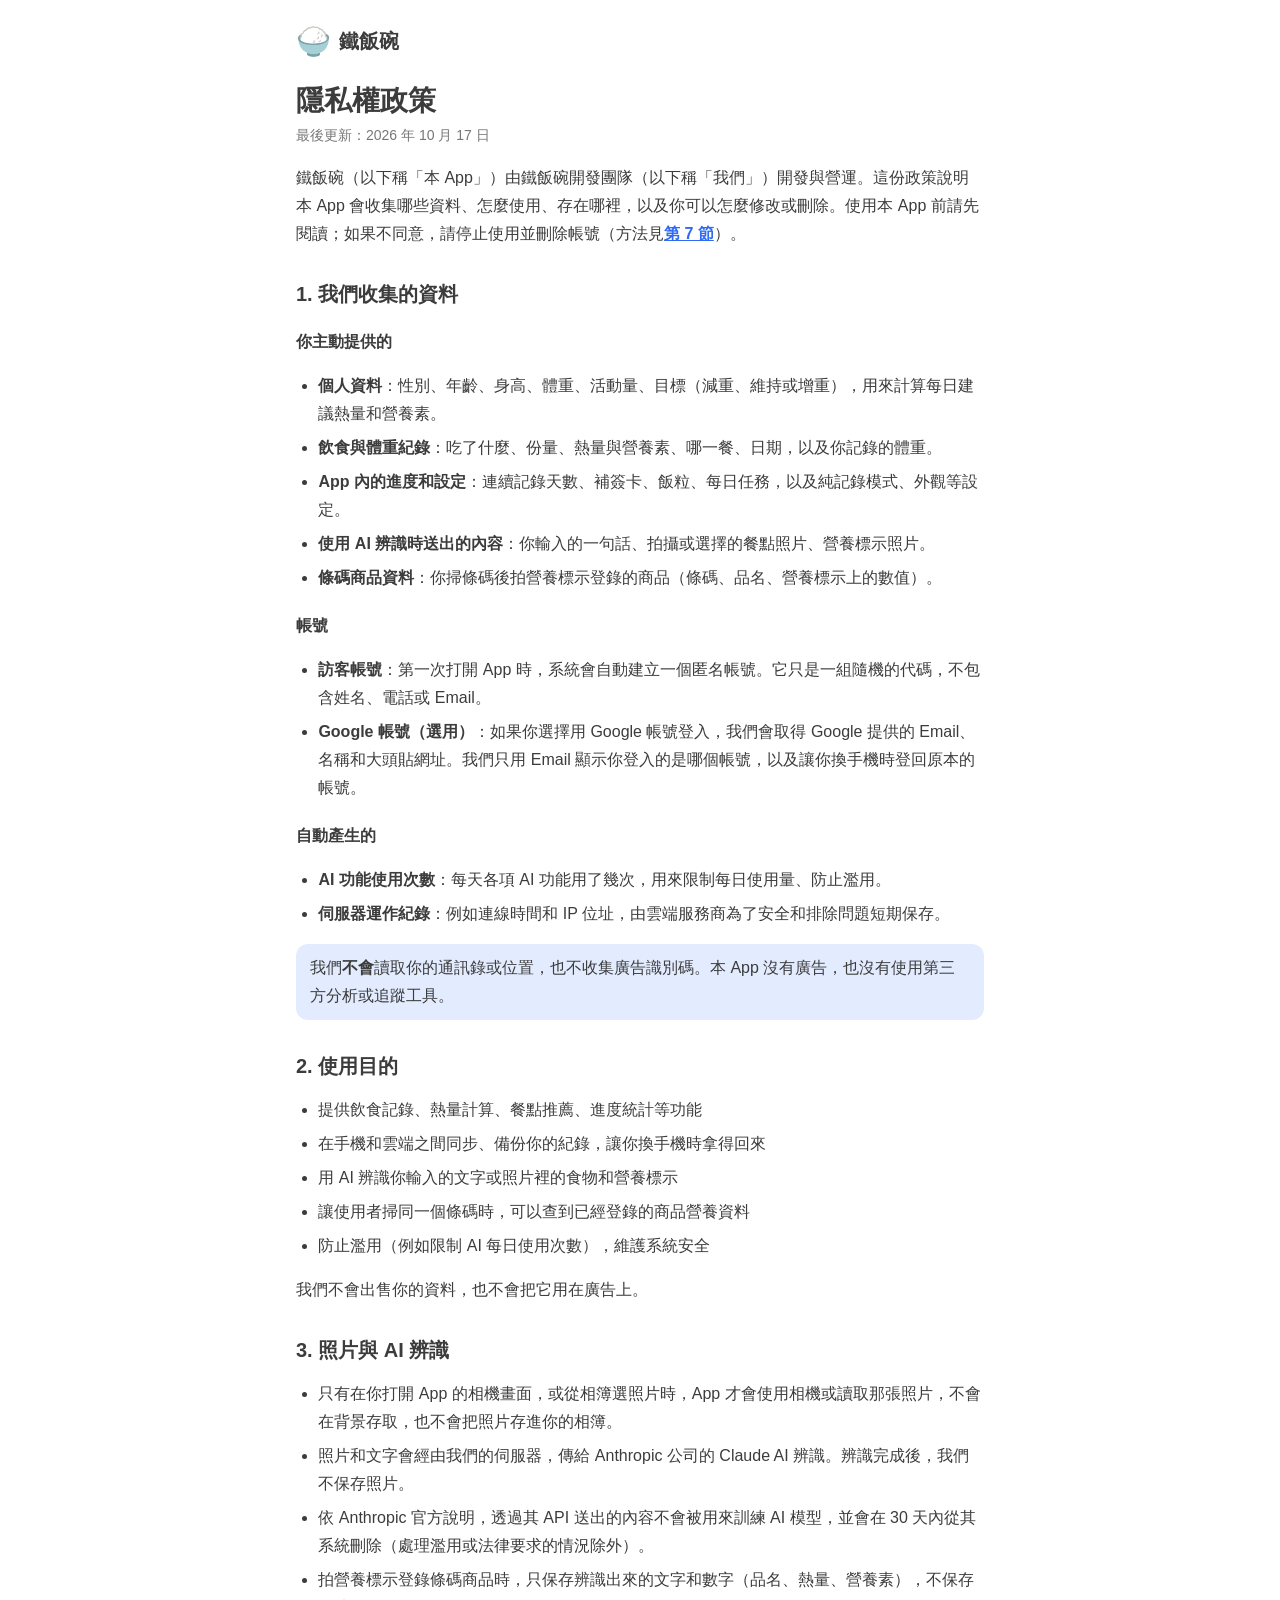
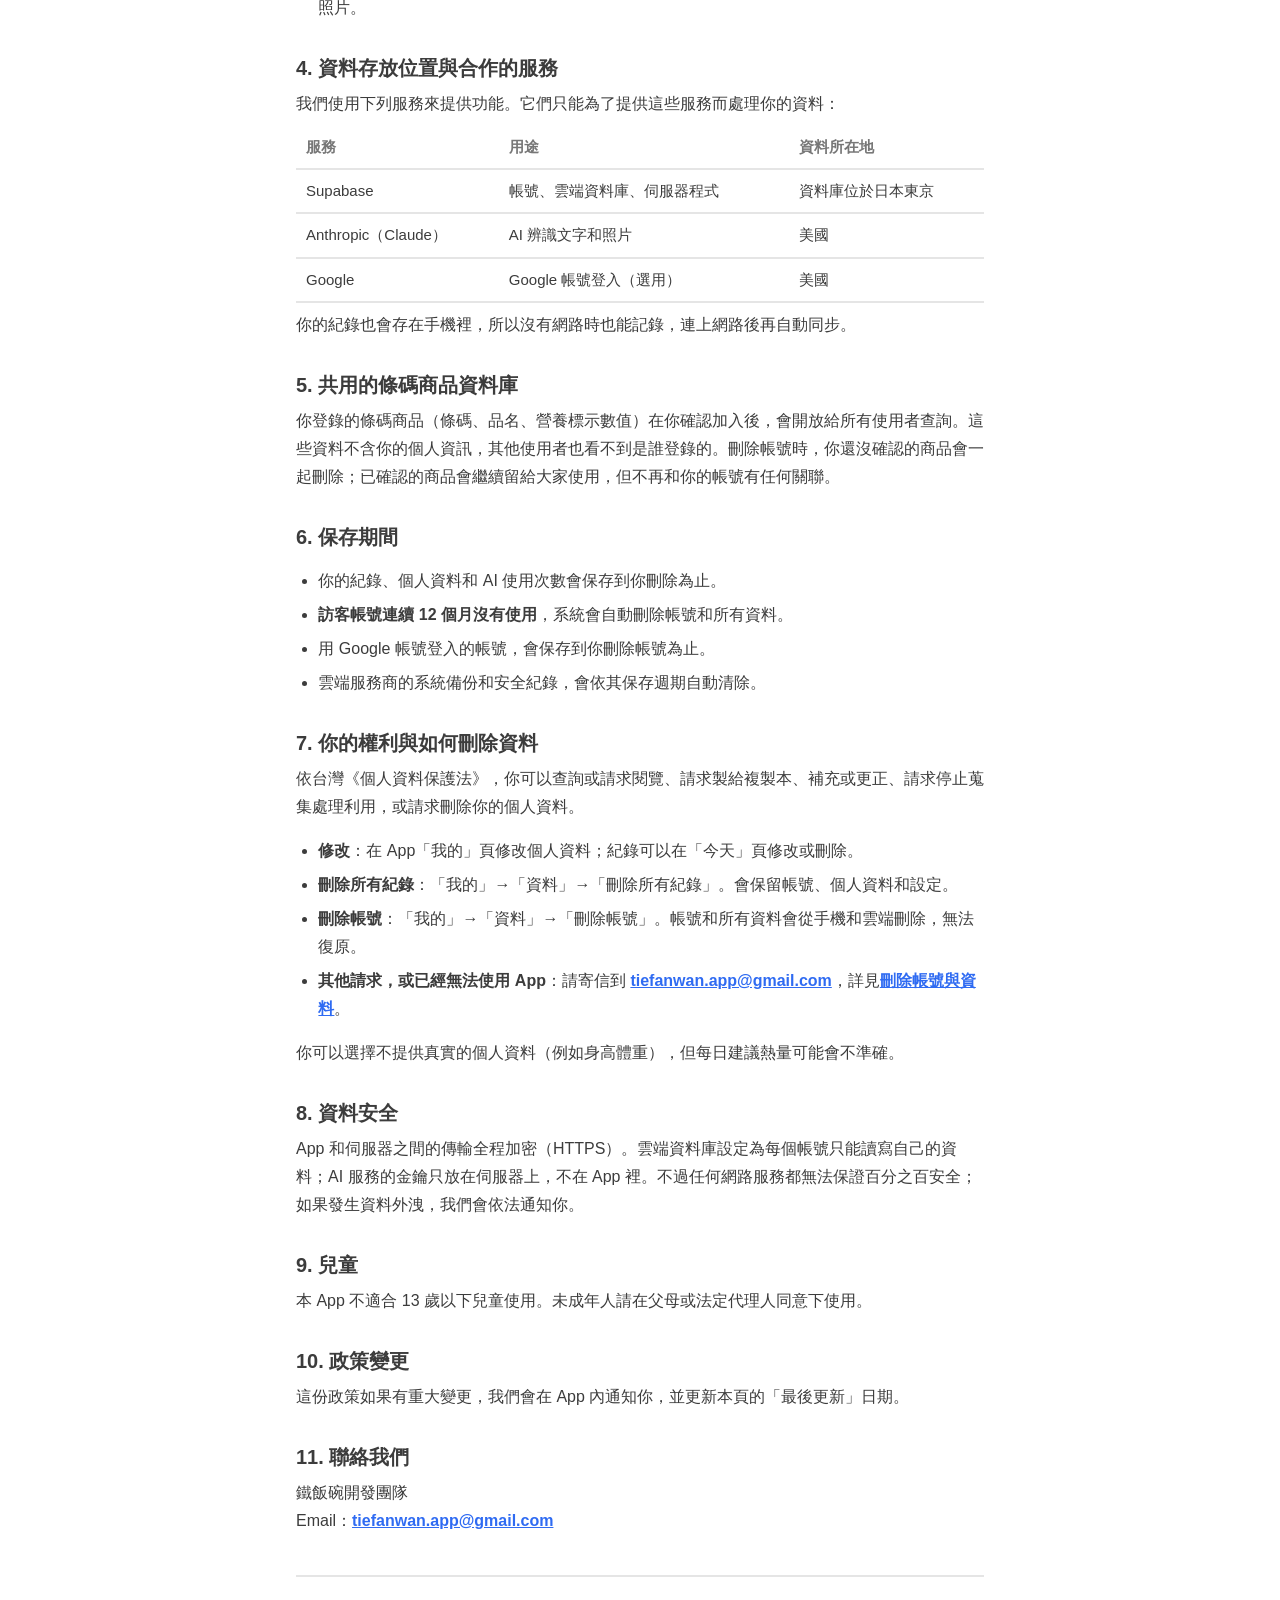
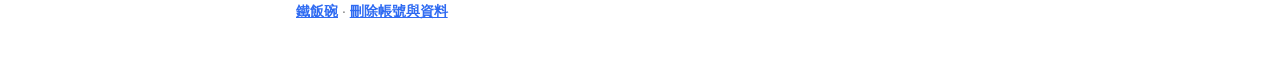
==== privacy.html @ 32c64f25 "Add files via upload" ====
<!doctype html>
<html lang="zh-Hant-TW">
  <head>
    <meta charset="utf-8" />
    <meta name="viewport" content="width=device-width, initial-scale=1" />
    <title>隱私權政策｜鐵飯碗</title>
    <meta name="description" content="鐵飯碗 App 的隱私權政策：收集哪些資料、使用目的、存放位置、保存期間，以及如何刪除。" />
    <link rel="icon" href="data:image/svg+xml,<svg xmlns='http://www.w3.org/2000/svg' viewBox='0 0 100 100'><text y='.9em' font-size='90'>🍚</text></svg>" />
    <link rel="stylesheet" href="style.css" />
  </head>
  <body>
    <main>
      <header class="top">
        <a href="./"><span class="bowl" aria-hidden="true">🍚</span>鐵飯碗</a>
      </header>

      <h1>隱私權政策</h1>
      <p class="updated">最後更新：2026 年 10 月 17 日</p>

      <p>鐵飯碗（以下稱「本 App」）由鐵飯碗開發團隊（以下稱「我們」）開發與營運。這份政策說明本 App 會收集哪些資料、怎麼使用、存在哪裡，以及你可以怎麼修改或刪除。使用本 App 前請先閱讀；如果不同意，請停止使用並刪除帳號（方法見<a href="#rights">第 7 節</a>）。</p>

      <h2>1. 我們收集的資料</h2>
      <h3>你主動提供的</h3>
      <ul>
        <li><strong>個人資料</strong>：性別、年齡、身高、體重、活動量、目標（減重、維持或增重），用來計算每日建議熱量和營養素。</li>
        <li><strong>飲食與體重紀錄</strong>：吃了什麼、份量、熱量與營養素、哪一餐、日期，以及你記錄的體重。</li>
        <li><strong>App 內的進度和設定</strong>：連續記錄天數、補簽卡、飯粒、每日任務，以及純記錄模式、外觀等設定。</li>
        <li><strong>使用 AI 辨識時送出的內容</strong>：你輸入的一句話、拍攝或選擇的餐點照片、營養標示照片。</li>
        <li><strong>條碼商品資料</strong>：你掃條碼後拍營養標示登錄的商品（條碼、品名、營養標示上的數值）。</li>
      </ul>
      <h3>帳號</h3>
      <ul>
        <li><strong>訪客帳號</strong>：第一次打開 App 時，系統會自動建立一個匿名帳號。它只是一組隨機的代碼，不包含姓名、電話或 Email。</li>
        <li><strong>Google 帳號（選用）</strong>：如果你選擇用 Google 帳號登入，我們會取得 Google 提供的 Email、名稱和大頭貼網址。我們只用 Email 顯示你登入的是哪個帳號，以及讓你換手機時登回原本的帳號。</li>
      </ul>
      <h3>自動產生的</h3>
      <ul>
        <li><strong>AI 功能使用次數</strong>：每天各項 AI 功能用了幾次，用來限制每日使用量、防止濫用。</li>
        <li><strong>伺服器運作紀錄</strong>：例如連線時間和 IP 位址，由雲端服務商為了安全和排除問題短期保存。</li>
      </ul>
      <div class="note">我們<strong>不會</strong>讀取你的通訊錄或位置，也不收集廣告識別碼。本 App 沒有廣告，也沒有使用第三方分析或追蹤工具。</div>

      <h2>2. 使用目的</h2>
      <ul>
        <li>提供飲食記錄、熱量計算、餐點推薦、進度統計等功能</li>
        <li>在手機和雲端之間同步、備份你的紀錄，讓你換手機時拿得回來</li>
        <li>用 AI 辨識你輸入的文字或照片裡的食物和營養標示</li>
        <li>讓使用者掃同一個條碼時，可以查到已經登錄的商品營養資料</li>
        <li>防止濫用（例如限制 AI 每日使用次數），維護系統安全</li>
      </ul>
      <p>我們不會出售你的資料，也不會把它用在廣告上。</p>

      <h2>3. 照片與 AI 辨識</h2>
      <ul>
        <li>只有在你打開 App 的相機畫面，或從相簿選照片時，App 才會使用相機或讀取那張照片，不會在背景存取，也不會把照片存進你的相簿。</li>
        <li>照片和文字會經由我們的伺服器，傳給 Anthropic 公司的 Claude AI 辨識。辨識完成後，我們不保存照片。</li>
        <li>依 Anthropic 官方說明，透過其 API 送出的內容不會被用來訓練 AI 模型，並會在 30 天內從其系統刪除（處理濫用或法律要求的情況除外）。</li>
        <li>拍營養標示登錄條碼商品時，只保存辨識出來的文字和數字（品名、熱量、營養素），不保存照片。</li>
      </ul>

      <h2>4. 資料存放位置與合作的服務</h2>
      <p>我們使用下列服務來提供功能。它們只能為了提供這些服務而處理你的資料：</p>
      <table>
        <thead>
          <tr><th>服務</th><th>用途</th><th>資料所在地</th></tr>
        </thead>
        <tbody>
          <tr><td>Supabase</td><td>帳號、雲端資料庫、伺服器程式</td><td>資料庫位於日本東京</td></tr>
          <tr><td>Anthropic（Claude）</td><td>AI 辨識文字和照片</td><td>美國</td></tr>
          <tr><td>Google</td><td>Google 帳號登入（選用）</td><td>美國</td></tr>
        </tbody>
      </table>
      <p>你的紀錄也會存在手機裡，所以沒有網路時也能記錄，連上網路後再自動同步。</p>

      <h2>5. 共用的條碼商品資料庫</h2>
      <p>你登錄的條碼商品（條碼、品名、營養標示數值）在你確認加入後，會開放給所有使用者查詢。這些資料不含你的個人資訊，其他使用者也看不到是誰登錄的。刪除帳號時，你還沒確認的商品會一起刪除；已確認的商品會繼續留給大家使用，但不再和你的帳號有任何關聯。</p>

      <h2>6. 保存期間</h2>
      <ul>
        <li>你的紀錄、個人資料和 AI 使用次數會保存到你刪除為止。</li>
        <li><strong>訪客帳號連續 12 個月沒有使用</strong>，系統會自動刪除帳號和所有資料。</li>
        <li>用 Google 帳號登入的帳號，會保存到你刪除帳號為止。</li>
        <li>雲端服務商的系統備份和安全紀錄，會依其保存週期自動清除。</li>
      </ul>

      <h2 id="rights">7. 你的權利與如何刪除資料</h2>
      <p>依台灣《個人資料保護法》，你可以查詢或請求閱覽、請求製給複製本、補充或更正、請求停止蒐集處理利用，或請求刪除你的個人資料。</p>
      <ul>
        <li><strong>修改</strong>：在 App「我的」頁修改個人資料；紀錄可以在「今天」頁修改或刪除。</li>
        <li><strong>刪除所有紀錄</strong>：「我的」→「資料」→「刪除所有紀錄」。會保留帳號、個人資料和設定。</li>
        <li><strong>刪除帳號</strong>：「我的」→「資料」→「刪除帳號」。帳號和所有資料會從手機和雲端刪除，無法復原。</li>
        <li><strong>其他請求，或已經無法使用 App</strong>：請寄信到 <a href="mailto:tiefanwan.app@gmail.com">tiefanwan.app@gmail.com</a>，詳見<a href="delete-account.html">刪除帳號與資料</a>。</li>
      </ul>
      <p>你可以選擇不提供真實的個人資料（例如身高體重），但每日建議熱量可能會不準確。</p>

      <h2>8. 資料安全</h2>
      <p>App 和伺服器之間的傳輸全程加密（HTTPS）。雲端資料庫設定為每個帳號只能讀寫自己的資料；AI 服務的金鑰只放在伺服器上，不在 App 裡。不過任何網路服務都無法保證百分之百安全；如果發生資料外洩，我們會依法通知你。</p>

      <h2>9. 兒童</h2>
      <p>本 App 不適合 13 歲以下兒童使用。未成年人請在父母或法定代理人同意下使用。</p>

      <h2>10. 政策變更</h2>
      <p>這份政策如果有重大變更，我們會在 App 內通知你，並更新本頁的「最後更新」日期。</p>

      <h2>11. 聯絡我們</h2>
      <p>鐵飯碗開發團隊<br />Email：<a href="mailto:tiefanwan.app@gmail.com">tiefanwan.app@gmail.com</a></p>

      <footer>
        <p><a href="./">鐵飯碗</a> · <a href="delete-account.html">刪除帳號與資料</a></p>
      </footer>
    </main>
  </body>
</html>
---- style.css ----
/* 鐵飯碗網站：跟 App 一樣的白底、2px 灰邊線、藍色重點 */
:root {
  --bg: #ffffff;
  --card: #ffffff;
  --soft: #f7f7f7;
  --line: #e5e5e5;
  --ink: #3c3c3c;
  --muted: #777777;
  --brand: #2f6bf2;
  --brand-tint: #e3ecff;
}
@media (prefers-color-scheme: dark) {
  :root {
    --bg: #131f24;
    --card: #131f24;
    --soft: #202f36;
    --line: #37464f;
    --ink: #f1f7fb;
    --muted: #9eb0ba;
    --brand: #5b8dff;
    --brand-tint: #1b2b4a;
  }
}

* {
  box-sizing: border-box;
}
body {
  margin: 0;
  background: var(--bg);
  color: var(--ink);
  font-family: -apple-system, BlinkMacSystemFont, 'Noto Sans TC', 'PingFang TC', 'Microsoft JhengHei', sans-serif;
  font-size: 16px;
  line-height: 1.75;
}
main {
  max-width: 720px;
  margin: 0 auto;
  padding: 24px 16px 48px;
}
header.top {
  display: flex;
  align-items: center;
  gap: 10px;
  padding-bottom: 8px;
}
header.top a {
  display: flex;
  align-items: center;
  gap: 8px;
  color: var(--ink);
  text-decoration: none;
  font-weight: 900;
  font-size: 20px;
}
.bowl {
  font-size: 28px;
  line-height: 1;
}
h1 {
  font-size: 28px;
  line-height: 1.3;
  margin: 16px 0 4px;
}
h2 {
  font-size: 20px;
  line-height: 1.4;
  margin: 32px 0 8px;
}
h3 {
  font-size: 16px;
  margin: 20px 0 4px;
}
p,
li {
  margin: 6px 0;
}
ul,
ol {
  padding-left: 1.4em;
}
a {
  color: var(--brand);
  font-weight: 700;
}
.updated {
  color: var(--muted);
  font-size: 14px;
  margin: 0 0 16px;
}
.card {
  border: 2px solid var(--line);
  border-radius: 16px;
  padding: 4px 16px;
  margin: 12px 0;
  background: var(--card);
}
.note {
  background: var(--brand-tint);
  border-radius: 12px;
  padding: 10px 14px;
  margin: 12px 0;
}
table {
  width: 100%;
  border-collapse: collapse;
  margin: 8px 0;
  font-size: 15px;
}
th,
td {
  text-align: left;
  padding: 8px 10px;
  border-bottom: 2px solid var(--line);
  vertical-align: top;
}
th {
  color: var(--muted);
  font-weight: 700;
}
.links {
  display: grid;
  gap: 10px;
  margin: 20px 0;
}
.links a {
  display: block;
  border: 2px solid var(--line);
  border-bottom-width: 4px;
  border-radius: 14px;
  padding: 12px 16px;
  text-decoration: none;
  color: var(--ink);
}
.links a span {
  display: block;
  color: var(--muted);
  font-weight: 400;
  font-size: 14px;
}
footer {
  margin-top: 40px;
  padding-top: 16px;
  border-top: 2px solid var(--line);
  color: var(--muted);
  font-size: 14px;
}
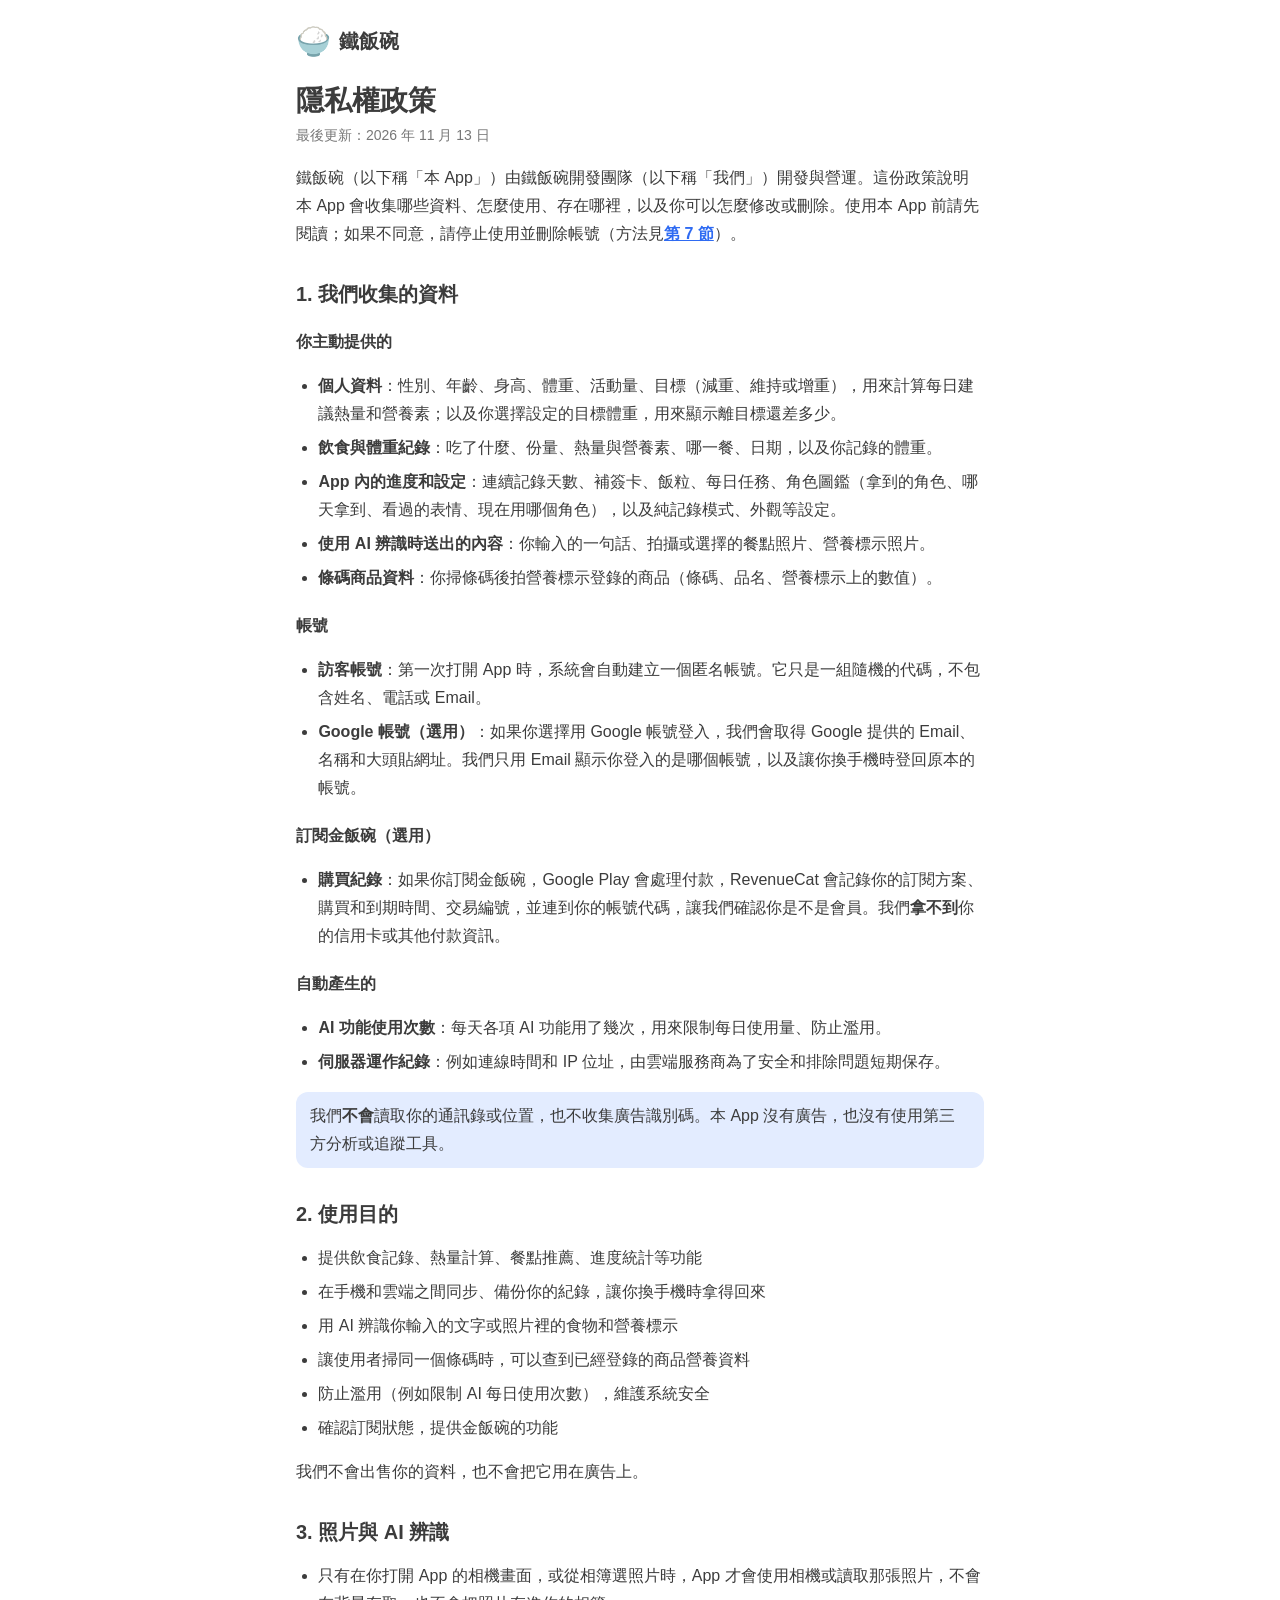
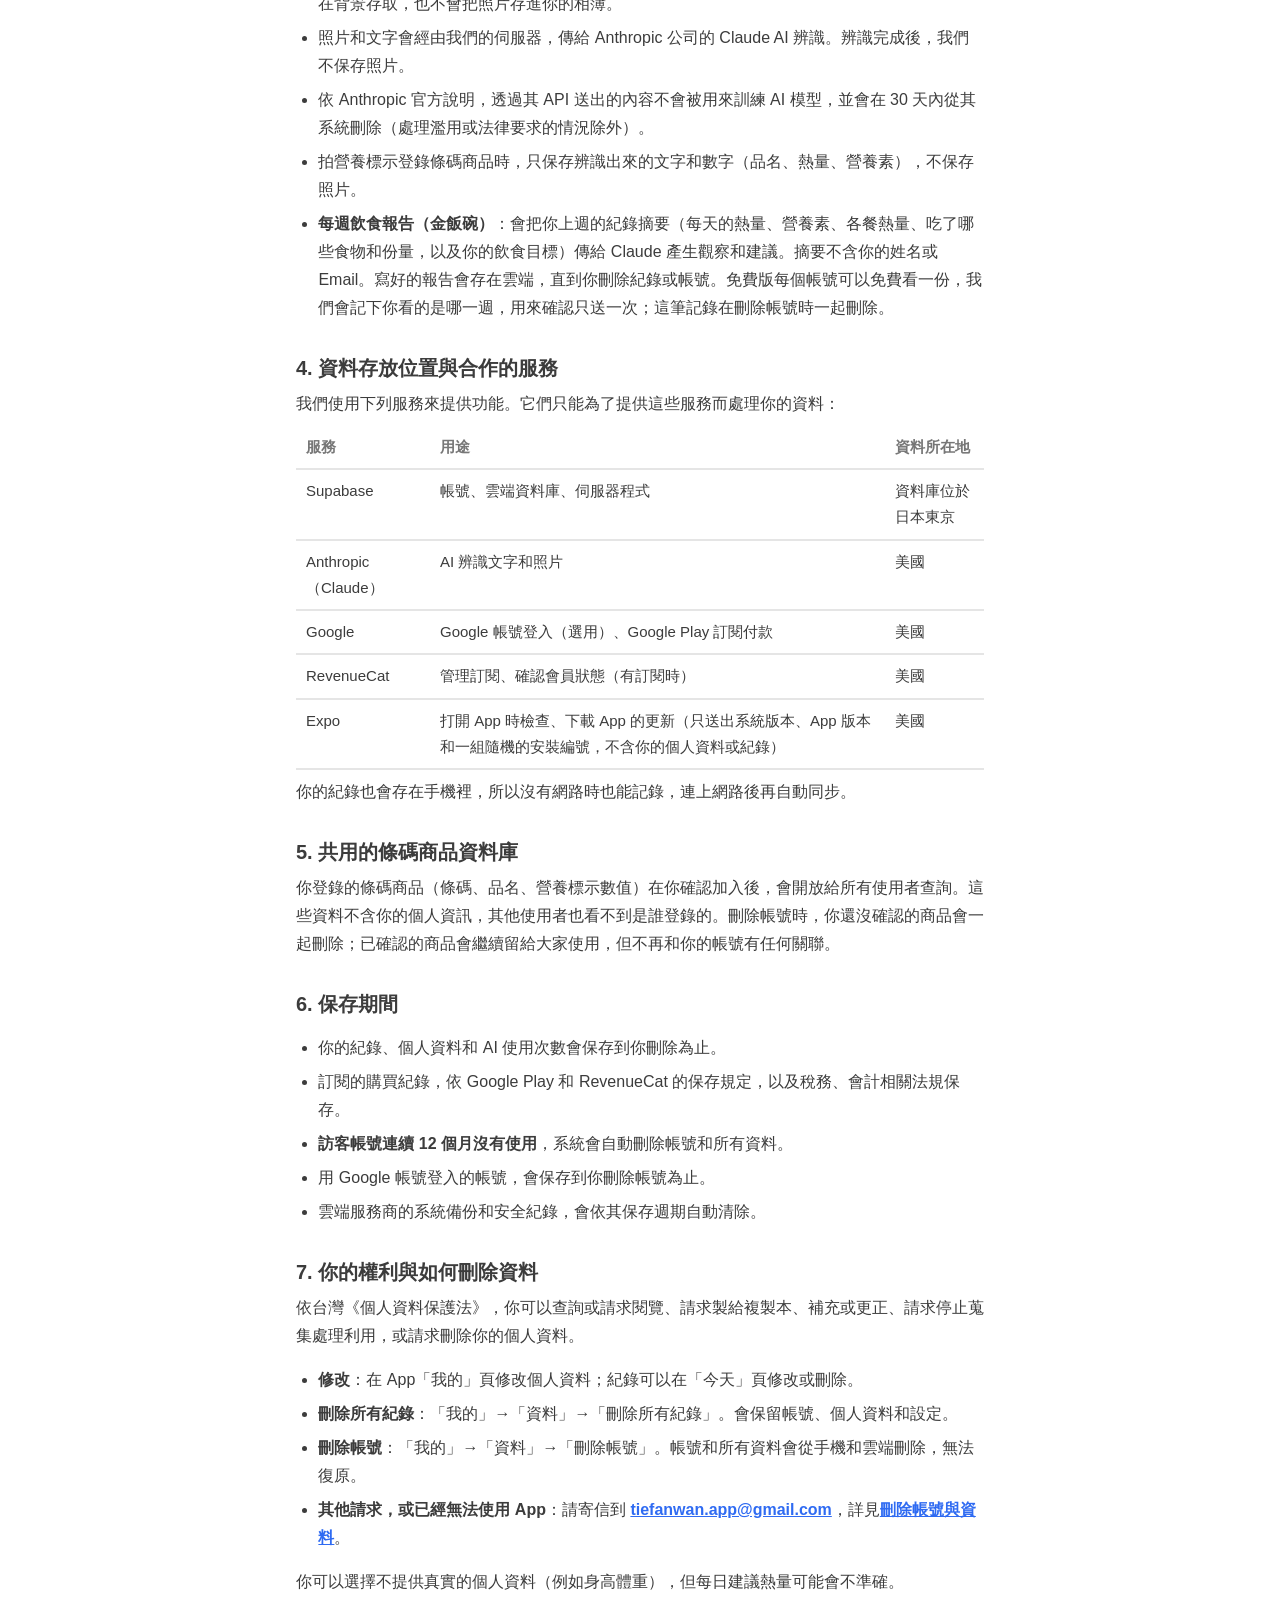
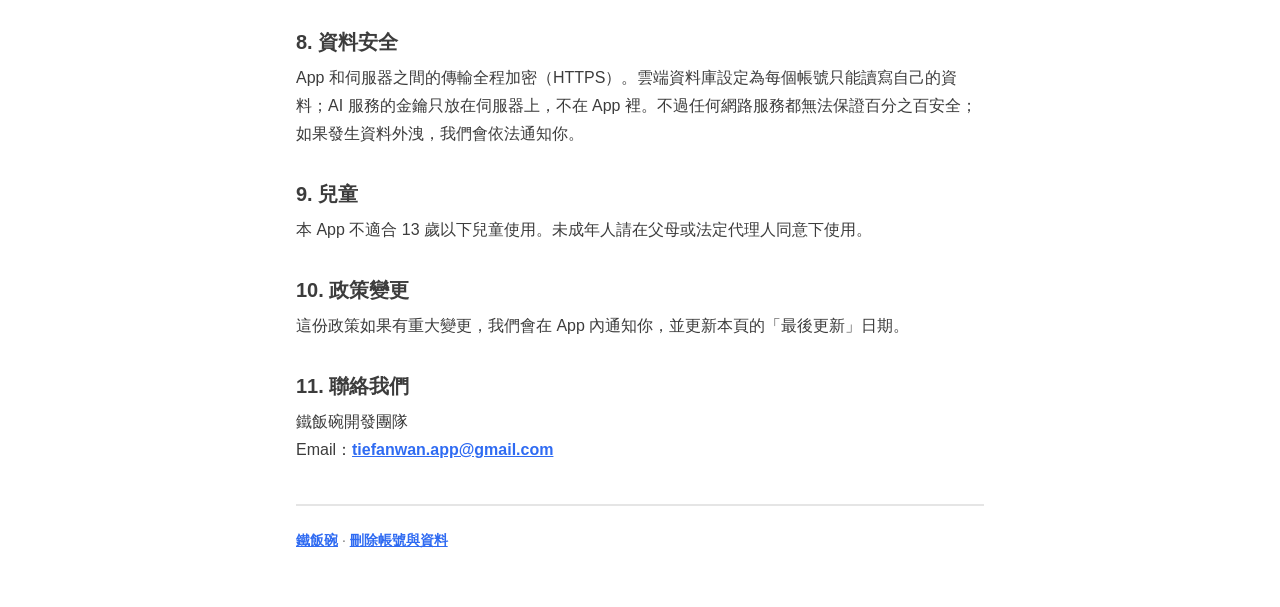
==== commit 3dea1c08: "加上服務條款、更新隱私權政策" ====
--- a/privacy.html
+++ b/privacy.html
@@ -15,16 +15,16 @@
       </header>
 
       <h1>隱私權政策</h1>
-      <p class="updated">最後更新：2026 年 10 月 17 日</p>
+      <p class="updated">最後更新：2026 年 11 月 13 日</p>
 
       <p>鐵飯碗（以下稱「本 App」）由鐵飯碗開發團隊（以下稱「我們」）開發與營運。這份政策說明本 App 會收集哪些資料、怎麼使用、存在哪裡，以及你可以怎麼修改或刪除。使用本 App 前請先閱讀；如果不同意，請停止使用並刪除帳號（方法見<a href="#rights">第 7 節</a>）。</p>
 
       <h2>1. 我們收集的資料</h2>
       <h3>你主動提供的</h3>
       <ul>
-        <li><strong>個人資料</strong>：性別、年齡、身高、體重、活動量、目標（減重、維持或增重），用來計算每日建議熱量和營養素。</li>
+        <li><strong>個人資料</strong>：性別、年齡、身高、體重、活動量、目標（減重、維持或增重），用來計算每日建議熱量和營養素；以及你選擇設定的目標體重，用來顯示離目標還差多少。</li>
         <li><strong>飲食與體重紀錄</strong>：吃了什麼、份量、熱量與營養素、哪一餐、日期，以及你記錄的體重。</li>
-        <li><strong>App 內的進度和設定</strong>：連續記錄天數、補簽卡、飯粒、每日任務，以及純記錄模式、外觀等設定。</li>
+        <li><strong>App 內的進度和設定</strong>：連續記錄天數、補簽卡、飯粒、每日任務、角色圖鑑（拿到的角色、哪天拿到、看過的表情、現在用哪個角色），以及純記錄模式、外觀等設定。</li>
         <li><strong>使用 AI 辨識時送出的內容</strong>：你輸入的一句話、拍攝或選擇的餐點照片、營養標示照片。</li>
         <li><strong>條碼商品資料</strong>：你掃條碼後拍營養標示登錄的商品（條碼、品名、營養標示上的數值）。</li>
       </ul>
@@ -32,6 +32,10 @@
       <ul>
         <li><strong>訪客帳號</strong>：第一次打開 App 時，系統會自動建立一個匿名帳號。它只是一組隨機的代碼，不包含姓名、電話或 Email。</li>
         <li><strong>Google 帳號（選用）</strong>：如果你選擇用 Google 帳號登入，我們會取得 Google 提供的 Email、名稱和大頭貼網址。我們只用 Email 顯示你登入的是哪個帳號，以及讓你換手機時登回原本的帳號。</li>
+      </ul>
+      <h3>訂閱金飯碗（選用）</h3>
+      <ul>
+        <li><strong>購買紀錄</strong>：如果你訂閱金飯碗，Google Play 會處理付款，RevenueCat 會記錄你的訂閱方案、購買和到期時間、交易編號，並連到你的帳號代碼，讓我們確認你是不是會員。我們<strong>拿不到</strong>你的信用卡或其他付款資訊。</li>
       </ul>
       <h3>自動產生的</h3>
       <ul>
@@ -47,6 +51,7 @@
         <li>用 AI 辨識你輸入的文字或照片裡的食物和營養標示</li>
         <li>讓使用者掃同一個條碼時，可以查到已經登錄的商品營養資料</li>
         <li>防止濫用（例如限制 AI 每日使用次數），維護系統安全</li>
+        <li>確認訂閱狀態，提供金飯碗的功能</li>
       </ul>
       <p>我們不會出售你的資料，也不會把它用在廣告上。</p>
 
@@ -56,6 +61,7 @@
         <li>照片和文字會經由我們的伺服器，傳給 Anthropic 公司的 Claude AI 辨識。辨識完成後，我們不保存照片。</li>
         <li>依 Anthropic 官方說明，透過其 API 送出的內容不會被用來訓練 AI 模型，並會在 30 天內從其系統刪除（處理濫用或法律要求的情況除外）。</li>
         <li>拍營養標示登錄條碼商品時，只保存辨識出來的文字和數字（品名、熱量、營養素），不保存照片。</li>
+        <li><strong>每週飲食報告（金飯碗）</strong>：會把你上週的紀錄摘要（每天的熱量、營養素、各餐熱量、吃了哪些食物和份量，以及你的飲食目標）傳給 Claude 產生觀察和建議。摘要不含你的姓名或 Email。寫好的報告會存在雲端，直到你刪除紀錄或帳號。免費版每個帳號可以免費看一份，我們會記下你看的是哪一週，用來確認只送一次；這筆記錄在刪除帳號時一起刪除。</li>
       </ul>
 
       <h2>4. 資料存放位置與合作的服務</h2>
@@ -67,7 +73,9 @@
         <tbody>
           <tr><td>Supabase</td><td>帳號、雲端資料庫、伺服器程式</td><td>資料庫位於日本東京</td></tr>
           <tr><td>Anthropic（Claude）</td><td>AI 辨識文字和照片</td><td>美國</td></tr>
-          <tr><td>Google</td><td>Google 帳號登入（選用）</td><td>美國</td></tr>
+          <tr><td>Google</td><td>Google 帳號登入（選用）、Google Play 訂閱付款</td><td>美國</td></tr>
+          <tr><td>RevenueCat</td><td>管理訂閱、確認會員狀態（有訂閱時）</td><td>美國</td></tr>
+          <tr><td>Expo</td><td>打開 App 時檢查、下載 App 的更新（只送出系統版本、App 版本和一組隨機的安裝編號，不含你的個人資料或紀錄）</td><td>美國</td></tr>
         </tbody>
       </table>
       <p>你的紀錄也會存在手機裡，所以沒有網路時也能記錄，連上網路後再自動同步。</p>
@@ -78,6 +86,7 @@
       <h2>6. 保存期間</h2>
       <ul>
         <li>你的紀錄、個人資料和 AI 使用次數會保存到你刪除為止。</li>
+        <li>訂閱的購買紀錄，依 Google Play 和 RevenueCat 的保存規定，以及稅務、會計相關法規保存。</li>
         <li><strong>訪客帳號連續 12 個月沒有使用</strong>，系統會自動刪除帳號和所有資料。</li>
         <li>用 Google 帳號登入的帳號，會保存到你刪除帳號為止。</li>
         <li>雲端服務商的系統備份和安全紀錄，會依其保存週期自動清除。</li>
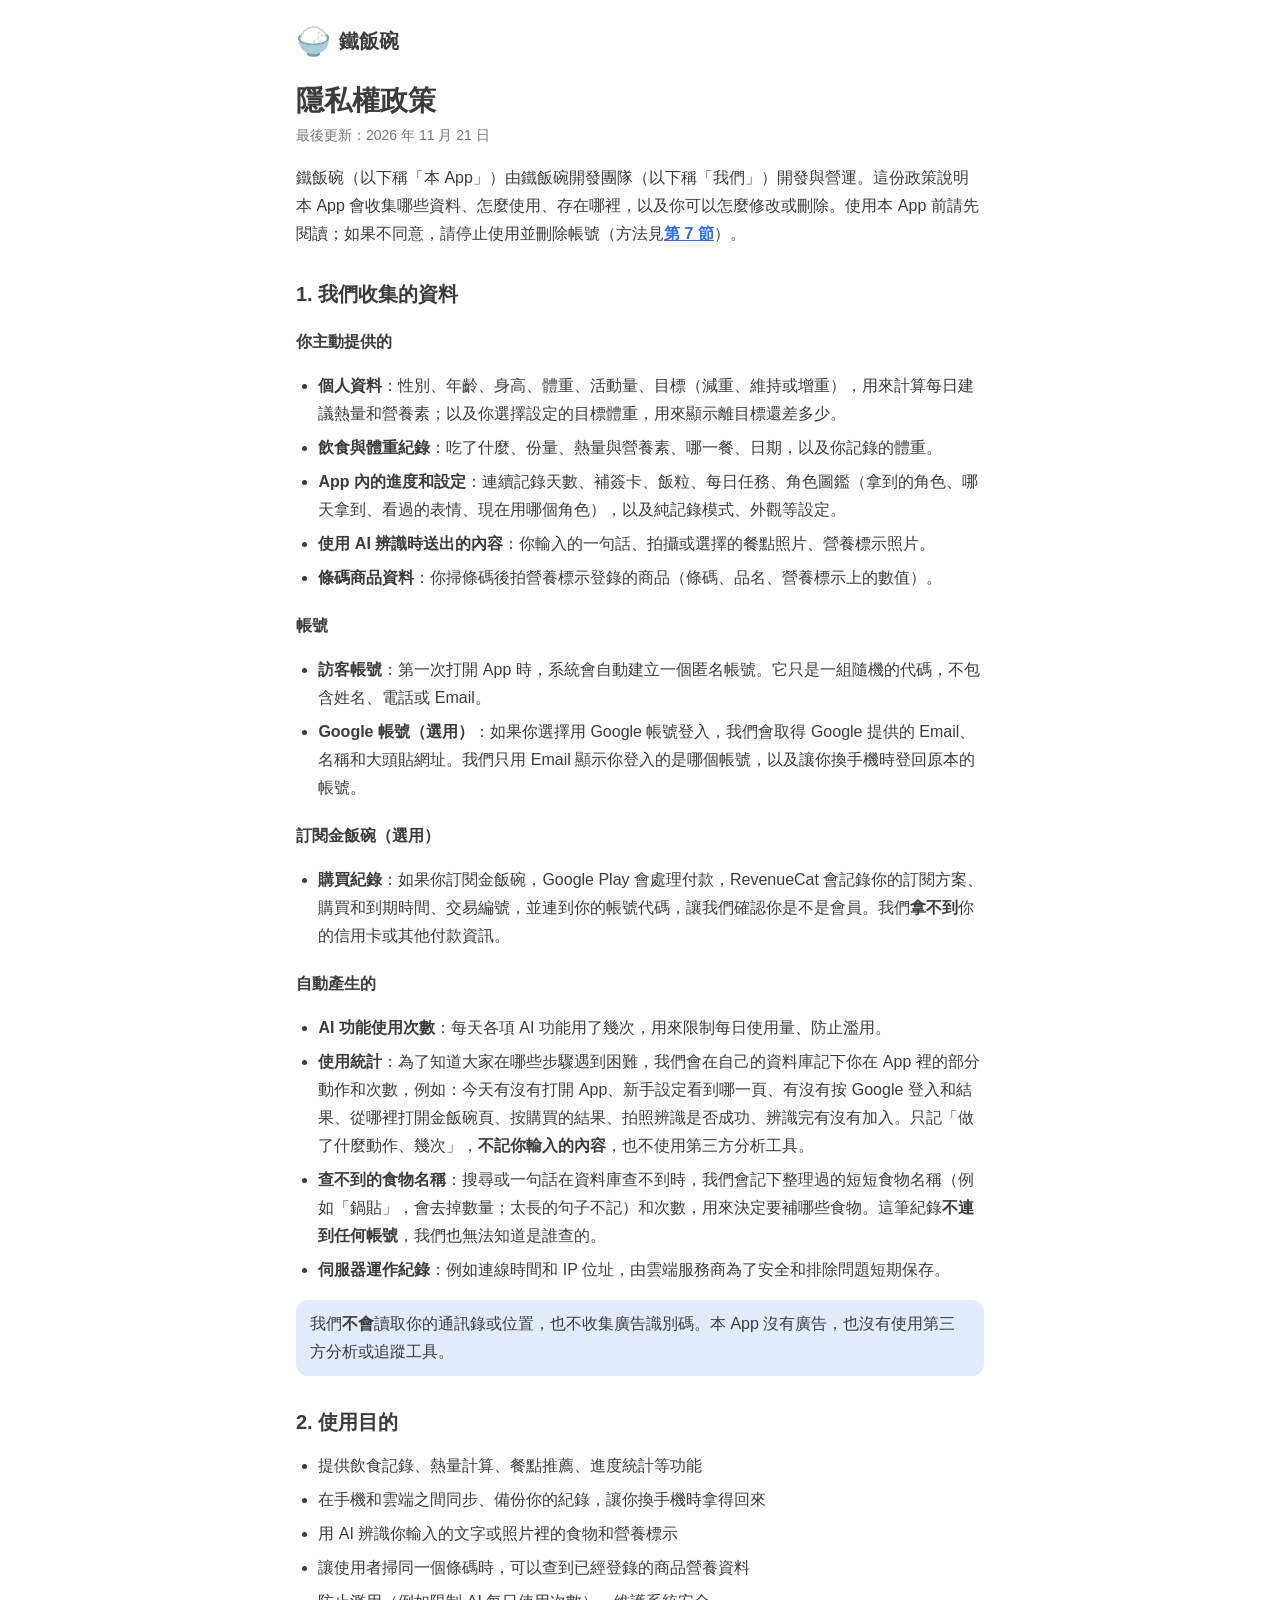
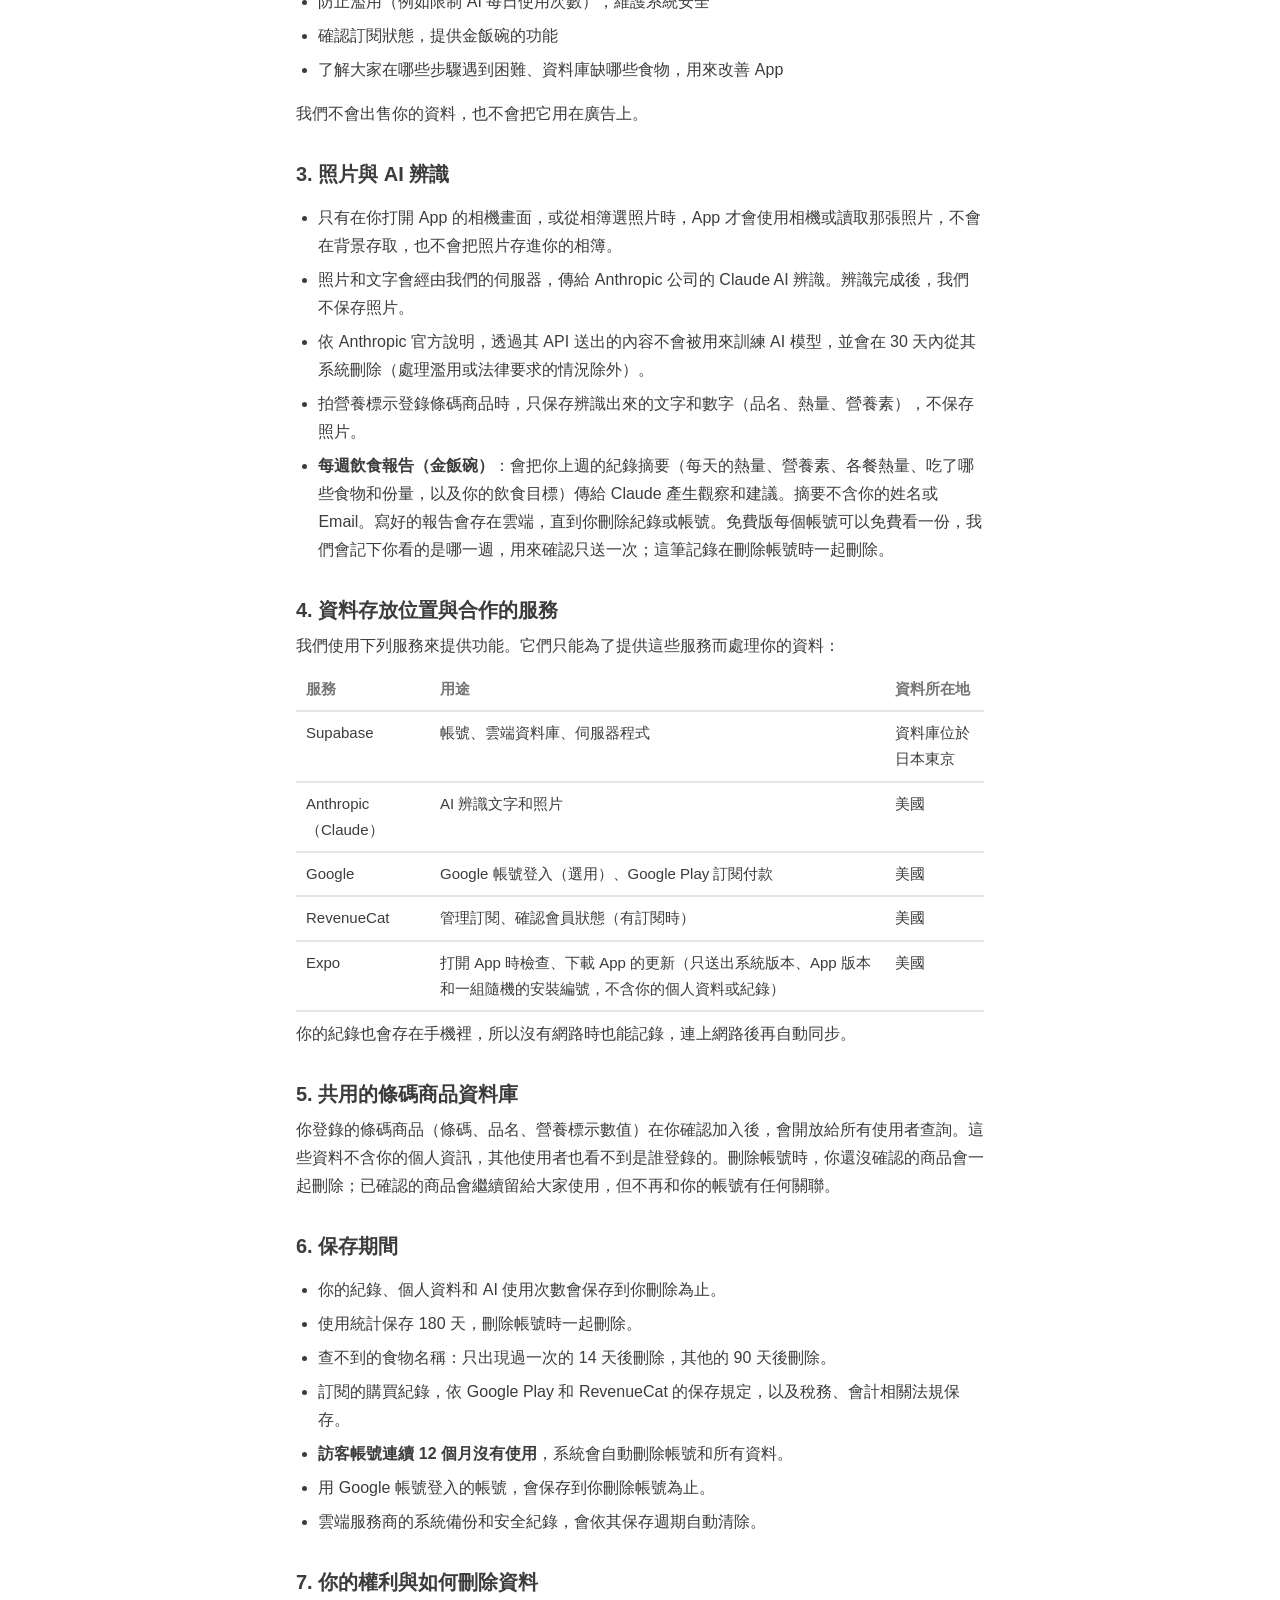
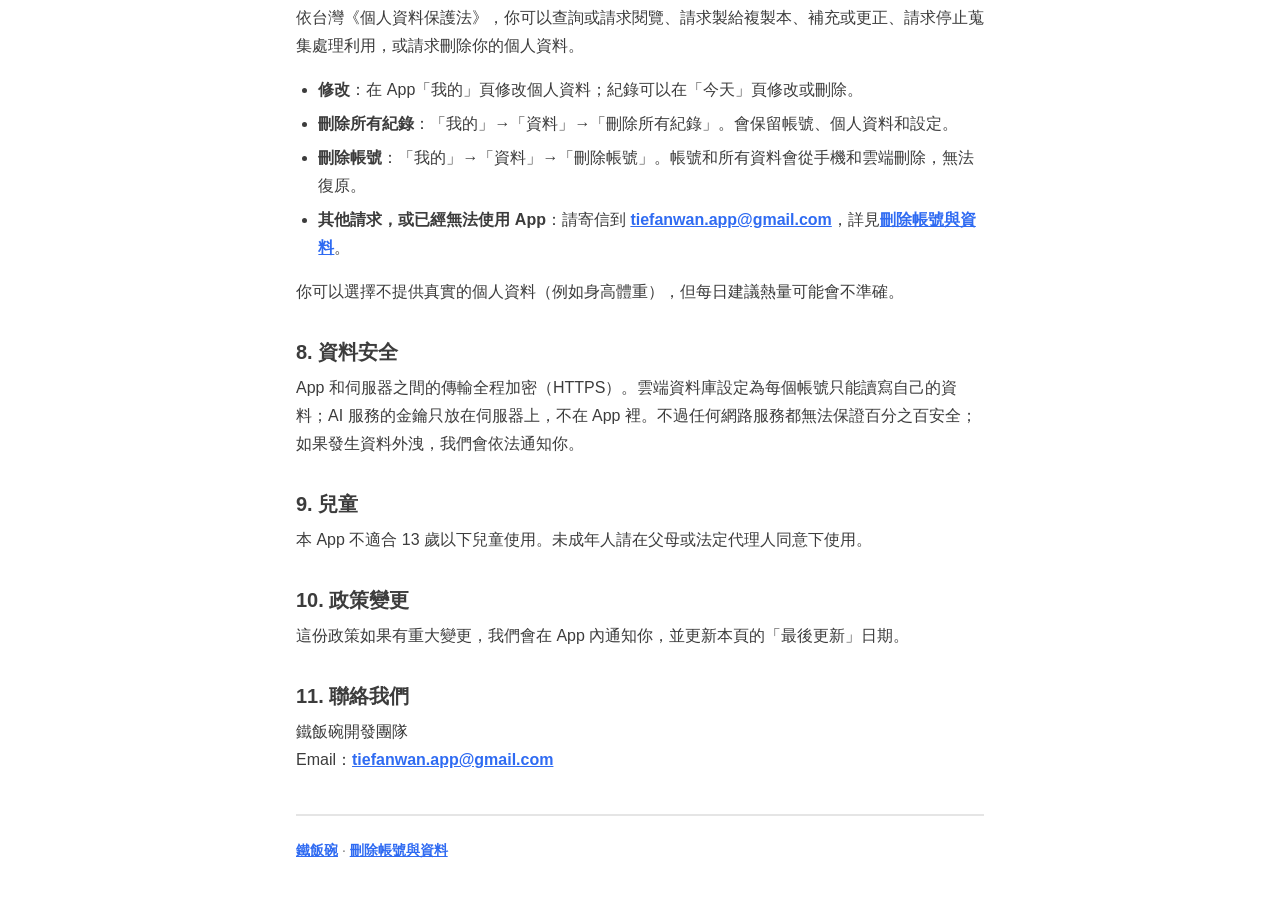
==== commit ce212f6e: "Add files via upload" ====
--- a/privacy.html
+++ b/privacy.html
@@ -1,122 +1,127 @@
-<!doctype html>
-<html lang="zh-Hant-TW">
-  <head>
-    <meta charset="utf-8" />
-    <meta name="viewport" content="width=device-width, initial-scale=1" />
-    <title>隱私權政策｜鐵飯碗</title>
-    <meta name="description" content="鐵飯碗 App 的隱私權政策：收集哪些資料、使用目的、存放位置、保存期間，以及如何刪除。" />
-    <link rel="icon" href="data:image/svg+xml,<svg xmlns='http://www.w3.org/2000/svg' viewBox='0 0 100 100'><text y='.9em' font-size='90'>🍚</text></svg>" />
-    <link rel="stylesheet" href="style.css" />
-  </head>
-  <body>
-    <main>
-      <header class="top">
-        <a href="./"><span class="bowl" aria-hidden="true">🍚</span>鐵飯碗</a>
-      </header>
-
-      <h1>隱私權政策</h1>
-      <p class="updated">最後更新：2026 年 11 月 13 日</p>
-
-      <p>鐵飯碗（以下稱「本 App」）由鐵飯碗開發團隊（以下稱「我們」）開發與營運。這份政策說明本 App 會收集哪些資料、怎麼使用、存在哪裡，以及你可以怎麼修改或刪除。使用本 App 前請先閱讀；如果不同意，請停止使用並刪除帳號（方法見<a href="#rights">第 7 節</a>）。</p>
-
-      <h2>1. 我們收集的資料</h2>
-      <h3>你主動提供的</h3>
-      <ul>
-        <li><strong>個人資料</strong>：性別、年齡、身高、體重、活動量、目標（減重、維持或增重），用來計算每日建議熱量和營養素；以及你選擇設定的目標體重，用來顯示離目標還差多少。</li>
-        <li><strong>飲食與體重紀錄</strong>：吃了什麼、份量、熱量與營養素、哪一餐、日期，以及你記錄的體重。</li>
-        <li><strong>App 內的進度和設定</strong>：連續記錄天數、補簽卡、飯粒、每日任務、角色圖鑑（拿到的角色、哪天拿到、看過的表情、現在用哪個角色），以及純記錄模式、外觀等設定。</li>
-        <li><strong>使用 AI 辨識時送出的內容</strong>：你輸入的一句話、拍攝或選擇的餐點照片、營養標示照片。</li>
-        <li><strong>條碼商品資料</strong>：你掃條碼後拍營養標示登錄的商品（條碼、品名、營養標示上的數值）。</li>
-      </ul>
-      <h3>帳號</h3>
-      <ul>
-        <li><strong>訪客帳號</strong>：第一次打開 App 時，系統會自動建立一個匿名帳號。它只是一組隨機的代碼，不包含姓名、電話或 Email。</li>
-        <li><strong>Google 帳號（選用）</strong>：如果你選擇用 Google 帳號登入，我們會取得 Google 提供的 Email、名稱和大頭貼網址。我們只用 Email 顯示你登入的是哪個帳號，以及讓你換手機時登回原本的帳號。</li>
-      </ul>
-      <h3>訂閱金飯碗（選用）</h3>
-      <ul>
-        <li><strong>購買紀錄</strong>：如果你訂閱金飯碗，Google Play 會處理付款，RevenueCat 會記錄你的訂閱方案、購買和到期時間、交易編號，並連到你的帳號代碼，讓我們確認你是不是會員。我們<strong>拿不到</strong>你的信用卡或其他付款資訊。</li>
-      </ul>
-      <h3>自動產生的</h3>
-      <ul>
-        <li><strong>AI 功能使用次數</strong>：每天各項 AI 功能用了幾次，用來限制每日使用量、防止濫用。</li>
-        <li><strong>伺服器運作紀錄</strong>：例如連線時間和 IP 位址，由雲端服務商為了安全和排除問題短期保存。</li>
-      </ul>
-      <div class="note">我們<strong>不會</strong>讀取你的通訊錄或位置，也不收集廣告識別碼。本 App 沒有廣告，也沒有使用第三方分析或追蹤工具。</div>
-
-      <h2>2. 使用目的</h2>
-      <ul>
-        <li>提供飲食記錄、熱量計算、餐點推薦、進度統計等功能</li>
-        <li>在手機和雲端之間同步、備份你的紀錄，讓你換手機時拿得回來</li>
-        <li>用 AI 辨識你輸入的文字或照片裡的食物和營養標示</li>
-        <li>讓使用者掃同一個條碼時，可以查到已經登錄的商品營養資料</li>
-        <li>防止濫用（例如限制 AI 每日使用次數），維護系統安全</li>
-        <li>確認訂閱狀態，提供金飯碗的功能</li>
-      </ul>
-      <p>我們不會出售你的資料，也不會把它用在廣告上。</p>
-
-      <h2>3. 照片與 AI 辨識</h2>
-      <ul>
-        <li>只有在你打開 App 的相機畫面，或從相簿選照片時，App 才會使用相機或讀取那張照片，不會在背景存取，也不會把照片存進你的相簿。</li>
-        <li>照片和文字會經由我們的伺服器，傳給 Anthropic 公司的 Claude AI 辨識。辨識完成後，我們不保存照片。</li>
-        <li>依 Anthropic 官方說明，透過其 API 送出的內容不會被用來訓練 AI 模型，並會在 30 天內從其系統刪除（處理濫用或法律要求的情況除外）。</li>
-        <li>拍營養標示登錄條碼商品時，只保存辨識出來的文字和數字（品名、熱量、營養素），不保存照片。</li>
-        <li><strong>每週飲食報告（金飯碗）</strong>：會把你上週的紀錄摘要（每天的熱量、營養素、各餐熱量、吃了哪些食物和份量，以及你的飲食目標）傳給 Claude 產生觀察和建議。摘要不含你的姓名或 Email。寫好的報告會存在雲端，直到你刪除紀錄或帳號。免費版每個帳號可以免費看一份，我們會記下你看的是哪一週，用來確認只送一次；這筆記錄在刪除帳號時一起刪除。</li>
-      </ul>
-
-      <h2>4. 資料存放位置與合作的服務</h2>
-      <p>我們使用下列服務來提供功能。它們只能為了提供這些服務而處理你的資料：</p>
-      <table>
-        <thead>
-          <tr><th>服務</th><th>用途</th><th>資料所在地</th></tr>
-        </thead>
-        <tbody>
-          <tr><td>Supabase</td><td>帳號、雲端資料庫、伺服器程式</td><td>資料庫位於日本東京</td></tr>
-          <tr><td>Anthropic（Claude）</td><td>AI 辨識文字和照片</td><td>美國</td></tr>
-          <tr><td>Google</td><td>Google 帳號登入（選用）、Google Play 訂閱付款</td><td>美國</td></tr>
-          <tr><td>RevenueCat</td><td>管理訂閱、確認會員狀態（有訂閱時）</td><td>美國</td></tr>
-          <tr><td>Expo</td><td>打開 App 時檢查、下載 App 的更新（只送出系統版本、App 版本和一組隨機的安裝編號，不含你的個人資料或紀錄）</td><td>美國</td></tr>
-        </tbody>
-      </table>
-      <p>你的紀錄也會存在手機裡，所以沒有網路時也能記錄，連上網路後再自動同步。</p>
-
-      <h2>5. 共用的條碼商品資料庫</h2>
-      <p>你登錄的條碼商品（條碼、品名、營養標示數值）在你確認加入後，會開放給所有使用者查詢。這些資料不含你的個人資訊，其他使用者也看不到是誰登錄的。刪除帳號時，你還沒確認的商品會一起刪除；已確認的商品會繼續留給大家使用，但不再和你的帳號有任何關聯。</p>
-
-      <h2>6. 保存期間</h2>
-      <ul>
-        <li>你的紀錄、個人資料和 AI 使用次數會保存到你刪除為止。</li>
-        <li>訂閱的購買紀錄，依 Google Play 和 RevenueCat 的保存規定，以及稅務、會計相關法規保存。</li>
-        <li><strong>訪客帳號連續 12 個月沒有使用</strong>，系統會自動刪除帳號和所有資料。</li>
-        <li>用 Google 帳號登入的帳號，會保存到你刪除帳號為止。</li>
-        <li>雲端服務商的系統備份和安全紀錄，會依其保存週期自動清除。</li>
-      </ul>
-
-      <h2 id="rights">7. 你的權利與如何刪除資料</h2>
-      <p>依台灣《個人資料保護法》，你可以查詢或請求閱覽、請求製給複製本、補充或更正、請求停止蒐集處理利用，或請求刪除你的個人資料。</p>
-      <ul>
-        <li><strong>修改</strong>：在 App「我的」頁修改個人資料；紀錄可以在「今天」頁修改或刪除。</li>
-        <li><strong>刪除所有紀錄</strong>：「我的」→「資料」→「刪除所有紀錄」。會保留帳號、個人資料和設定。</li>
-        <li><strong>刪除帳號</strong>：「我的」→「資料」→「刪除帳號」。帳號和所有資料會從手機和雲端刪除，無法復原。</li>
-        <li><strong>其他請求，或已經無法使用 App</strong>：請寄信到 <a href="mailto:tiefanwan.app@gmail.com">tiefanwan.app@gmail.com</a>，詳見<a href="delete-account.html">刪除帳號與資料</a>。</li>
-      </ul>
-      <p>你可以選擇不提供真實的個人資料（例如身高體重），但每日建議熱量可能會不準確。</p>
-
-      <h2>8. 資料安全</h2>
-      <p>App 和伺服器之間的傳輸全程加密（HTTPS）。雲端資料庫設定為每個帳號只能讀寫自己的資料；AI 服務的金鑰只放在伺服器上，不在 App 裡。不過任何網路服務都無法保證百分之百安全；如果發生資料外洩，我們會依法通知你。</p>
-
-      <h2>9. 兒童</h2>
-      <p>本 App 不適合 13 歲以下兒童使用。未成年人請在父母或法定代理人同意下使用。</p>
-
-      <h2>10. 政策變更</h2>
-      <p>這份政策如果有重大變更，我們會在 App 內通知你，並更新本頁的「最後更新」日期。</p>
-
-      <h2>11. 聯絡我們</h2>
-      <p>鐵飯碗開發團隊<br />Email：<a href="mailto:tiefanwan.app@gmail.com">tiefanwan.app@gmail.com</a></p>
-
-      <footer>
-        <p><a href="./">鐵飯碗</a> · <a href="delete-account.html">刪除帳號與資料</a></p>
-      </footer>
-    </main>
-  </body>
-</html>
+<!doctype html>
+<html lang="zh-Hant-TW">
+  <head>
+    <meta charset="utf-8" />
+    <meta name="viewport" content="width=device-width, initial-scale=1" />
+    <title>隱私權政策｜鐵飯碗</title>
+    <meta name="description" content="鐵飯碗 App 的隱私權政策：收集哪些資料、使用目的、存放位置、保存期間，以及如何刪除。" />
+    <link rel="icon" href="data:image/svg+xml,<svg xmlns='http://www.w3.org/2000/svg' viewBox='0 0 100 100'><text y='.9em' font-size='90'>🍚</text></svg>" />
+    <link rel="stylesheet" href="style.css" />
+  </head>
+  <body>
+    <main>
+      <header class="top">
+        <a href="./"><span class="bowl" aria-hidden="true">🍚</span>鐵飯碗</a>
+      </header>
+
+      <h1>隱私權政策</h1>
+      <p class="updated">最後更新：2026 年 11 月 21 日</p>
+
+      <p>鐵飯碗（以下稱「本 App」）由鐵飯碗開發團隊（以下稱「我們」）開發與營運。這份政策說明本 App 會收集哪些資料、怎麼使用、存在哪裡，以及你可以怎麼修改或刪除。使用本 App 前請先閱讀；如果不同意，請停止使用並刪除帳號（方法見<a href="#rights">第 7 節</a>）。</p>
+
+      <h2>1. 我們收集的資料</h2>
+      <h3>你主動提供的</h3>
+      <ul>
+        <li><strong>個人資料</strong>：性別、年齡、身高、體重、活動量、目標（減重、維持或增重），用來計算每日建議熱量和營養素；以及你選擇設定的目標體重，用來顯示離目標還差多少。</li>
+        <li><strong>飲食與體重紀錄</strong>：吃了什麼、份量、熱量與營養素、哪一餐、日期，以及你記錄的體重。</li>
+        <li><strong>App 內的進度和設定</strong>：連續記錄天數、補簽卡、飯粒、每日任務、角色圖鑑（拿到的角色、哪天拿到、看過的表情、現在用哪個角色），以及純記錄模式、外觀等設定。</li>
+        <li><strong>使用 AI 辨識時送出的內容</strong>：你輸入的一句話、拍攝或選擇的餐點照片、營養標示照片。</li>
+        <li><strong>條碼商品資料</strong>：你掃條碼後拍營養標示登錄的商品（條碼、品名、營養標示上的數值）。</li>
+      </ul>
+      <h3>帳號</h3>
+      <ul>
+        <li><strong>訪客帳號</strong>：第一次打開 App 時，系統會自動建立一個匿名帳號。它只是一組隨機的代碼，不包含姓名、電話或 Email。</li>
+        <li><strong>Google 帳號（選用）</strong>：如果你選擇用 Google 帳號登入，我們會取得 Google 提供的 Email、名稱和大頭貼網址。我們只用 Email 顯示你登入的是哪個帳號，以及讓你換手機時登回原本的帳號。</li>
+      </ul>
+      <h3>訂閱金飯碗（選用）</h3>
+      <ul>
+        <li><strong>購買紀錄</strong>：如果你訂閱金飯碗，Google Play 會處理付款，RevenueCat 會記錄你的訂閱方案、購買和到期時間、交易編號，並連到你的帳號代碼，讓我們確認你是不是會員。我們<strong>拿不到</strong>你的信用卡或其他付款資訊。</li>
+      </ul>
+      <h3>自動產生的</h3>
+      <ul>
+        <li><strong>AI 功能使用次數</strong>：每天各項 AI 功能用了幾次，用來限制每日使用量、防止濫用。</li>
+        <li><strong>使用統計</strong>：為了知道大家在哪些步驟遇到困難，我們會在自己的資料庫記下你在 App 裡的部分動作和次數，例如：今天有沒有打開 App、新手設定看到哪一頁、有沒有按 Google 登入和結果、從哪裡打開金飯碗頁、按購買的結果、拍照辨識是否成功、辨識完有沒有加入。只記「做了什麼動作、幾次」，<strong>不記你輸入的內容</strong>，也不使用第三方分析工具。</li>
+        <li><strong>查不到的食物名稱</strong>：搜尋或一句話在資料庫查不到時，我們會記下整理過的短短食物名稱（例如「鍋貼」，會去掉數量；太長的句子不記）和次數，用來決定要補哪些食物。這筆紀錄<strong>不連到任何帳號</strong>，我們也無法知道是誰查的。</li>
+        <li><strong>伺服器運作紀錄</strong>：例如連線時間和 IP 位址，由雲端服務商為了安全和排除問題短期保存。</li>
+      </ul>
+      <div class="note">我們<strong>不會</strong>讀取你的通訊錄或位置，也不收集廣告識別碼。本 App 沒有廣告，也沒有使用第三方分析或追蹤工具。</div>
+
+      <h2>2. 使用目的</h2>
+      <ul>
+        <li>提供飲食記錄、熱量計算、餐點推薦、進度統計等功能</li>
+        <li>在手機和雲端之間同步、備份你的紀錄，讓你換手機時拿得回來</li>
+        <li>用 AI 辨識你輸入的文字或照片裡的食物和營養標示</li>
+        <li>讓使用者掃同一個條碼時，可以查到已經登錄的商品營養資料</li>
+        <li>防止濫用（例如限制 AI 每日使用次數），維護系統安全</li>
+        <li>確認訂閱狀態，提供金飯碗的功能</li>
+        <li>了解大家在哪些步驟遇到困難、資料庫缺哪些食物，用來改善 App</li>
+      </ul>
+      <p>我們不會出售你的資料，也不會把它用在廣告上。</p>
+
+      <h2>3. 照片與 AI 辨識</h2>
+      <ul>
+        <li>只有在你打開 App 的相機畫面，或從相簿選照片時，App 才會使用相機或讀取那張照片，不會在背景存取，也不會把照片存進你的相簿。</li>
+        <li>照片和文字會經由我們的伺服器，傳給 Anthropic 公司的 Claude AI 辨識。辨識完成後，我們不保存照片。</li>
+        <li>依 Anthropic 官方說明，透過其 API 送出的內容不會被用來訓練 AI 模型，並會在 30 天內從其系統刪除（處理濫用或法律要求的情況除外）。</li>
+        <li>拍營養標示登錄條碼商品時，只保存辨識出來的文字和數字（品名、熱量、營養素），不保存照片。</li>
+        <li><strong>每週飲食報告（金飯碗）</strong>：會把你上週的紀錄摘要（每天的熱量、營養素、各餐熱量、吃了哪些食物和份量，以及你的飲食目標）傳給 Claude 產生觀察和建議。摘要不含你的姓名或 Email。寫好的報告會存在雲端，直到你刪除紀錄或帳號。免費版每個帳號可以免費看一份，我們會記下你看的是哪一週，用來確認只送一次；這筆記錄在刪除帳號時一起刪除。</li>
+      </ul>
+
+      <h2>4. 資料存放位置與合作的服務</h2>
+      <p>我們使用下列服務來提供功能。它們只能為了提供這些服務而處理你的資料：</p>
+      <table>
+        <thead>
+          <tr><th>服務</th><th>用途</th><th>資料所在地</th></tr>
+        </thead>
+        <tbody>
+          <tr><td>Supabase</td><td>帳號、雲端資料庫、伺服器程式</td><td>資料庫位於日本東京</td></tr>
+          <tr><td>Anthropic（Claude）</td><td>AI 辨識文字和照片</td><td>美國</td></tr>
+          <tr><td>Google</td><td>Google 帳號登入（選用）、Google Play 訂閱付款</td><td>美國</td></tr>
+          <tr><td>RevenueCat</td><td>管理訂閱、確認會員狀態（有訂閱時）</td><td>美國</td></tr>
+          <tr><td>Expo</td><td>打開 App 時檢查、下載 App 的更新（只送出系統版本、App 版本和一組隨機的安裝編號，不含你的個人資料或紀錄）</td><td>美國</td></tr>
+        </tbody>
+      </table>
+      <p>你的紀錄也會存在手機裡，所以沒有網路時也能記錄，連上網路後再自動同步。</p>
+
+      <h2>5. 共用的條碼商品資料庫</h2>
+      <p>你登錄的條碼商品（條碼、品名、營養標示數值）在你確認加入後，會開放給所有使用者查詢。這些資料不含你的個人資訊，其他使用者也看不到是誰登錄的。刪除帳號時，你還沒確認的商品會一起刪除；已確認的商品會繼續留給大家使用，但不再和你的帳號有任何關聯。</p>
+
+      <h2>6. 保存期間</h2>
+      <ul>
+        <li>你的紀錄、個人資料和 AI 使用次數會保存到你刪除為止。</li>
+        <li>使用統計保存 180 天，刪除帳號時一起刪除。</li>
+        <li>查不到的食物名稱：只出現過一次的 14 天後刪除，其他的 90 天後刪除。</li>
+        <li>訂閱的購買紀錄，依 Google Play 和 RevenueCat 的保存規定，以及稅務、會計相關法規保存。</li>
+        <li><strong>訪客帳號連續 12 個月沒有使用</strong>，系統會自動刪除帳號和所有資料。</li>
+        <li>用 Google 帳號登入的帳號，會保存到你刪除帳號為止。</li>
+        <li>雲端服務商的系統備份和安全紀錄，會依其保存週期自動清除。</li>
+      </ul>
+
+      <h2 id="rights">7. 你的權利與如何刪除資料</h2>
+      <p>依台灣《個人資料保護法》，你可以查詢或請求閱覽、請求製給複製本、補充或更正、請求停止蒐集處理利用，或請求刪除你的個人資料。</p>
+      <ul>
+        <li><strong>修改</strong>：在 App「我的」頁修改個人資料；紀錄可以在「今天」頁修改或刪除。</li>
+        <li><strong>刪除所有紀錄</strong>：「我的」→「資料」→「刪除所有紀錄」。會保留帳號、個人資料和設定。</li>
+        <li><strong>刪除帳號</strong>：「我的」→「資料」→「刪除帳號」。帳號和所有資料會從手機和雲端刪除，無法復原。</li>
+        <li><strong>其他請求，或已經無法使用 App</strong>：請寄信到 <a href="mailto:tiefanwan.app@gmail.com">tiefanwan.app@gmail.com</a>，詳見<a href="delete-account.html">刪除帳號與資料</a>。</li>
+      </ul>
+      <p>你可以選擇不提供真實的個人資料（例如身高體重），但每日建議熱量可能會不準確。</p>
+
+      <h2>8. 資料安全</h2>
+      <p>App 和伺服器之間的傳輸全程加密（HTTPS）。雲端資料庫設定為每個帳號只能讀寫自己的資料；AI 服務的金鑰只放在伺服器上，不在 App 裡。不過任何網路服務都無法保證百分之百安全；如果發生資料外洩，我們會依法通知你。</p>
+
+      <h2>9. 兒童</h2>
+      <p>本 App 不適合 13 歲以下兒童使用。未成年人請在父母或法定代理人同意下使用。</p>
+
+      <h2>10. 政策變更</h2>
+      <p>這份政策如果有重大變更，我們會在 App 內通知你，並更新本頁的「最後更新」日期。</p>
+
+      <h2>11. 聯絡我們</h2>
+      <p>鐵飯碗開發團隊<br />Email：<a href="mailto:tiefanwan.app@gmail.com">tiefanwan.app@gmail.com</a></p>
+
+      <footer>
+        <p><a href="./">鐵飯碗</a> · <a href="delete-account.html">刪除帳號與資料</a></p>
+      </footer>
+    </main>
+  </body>
+</html>
